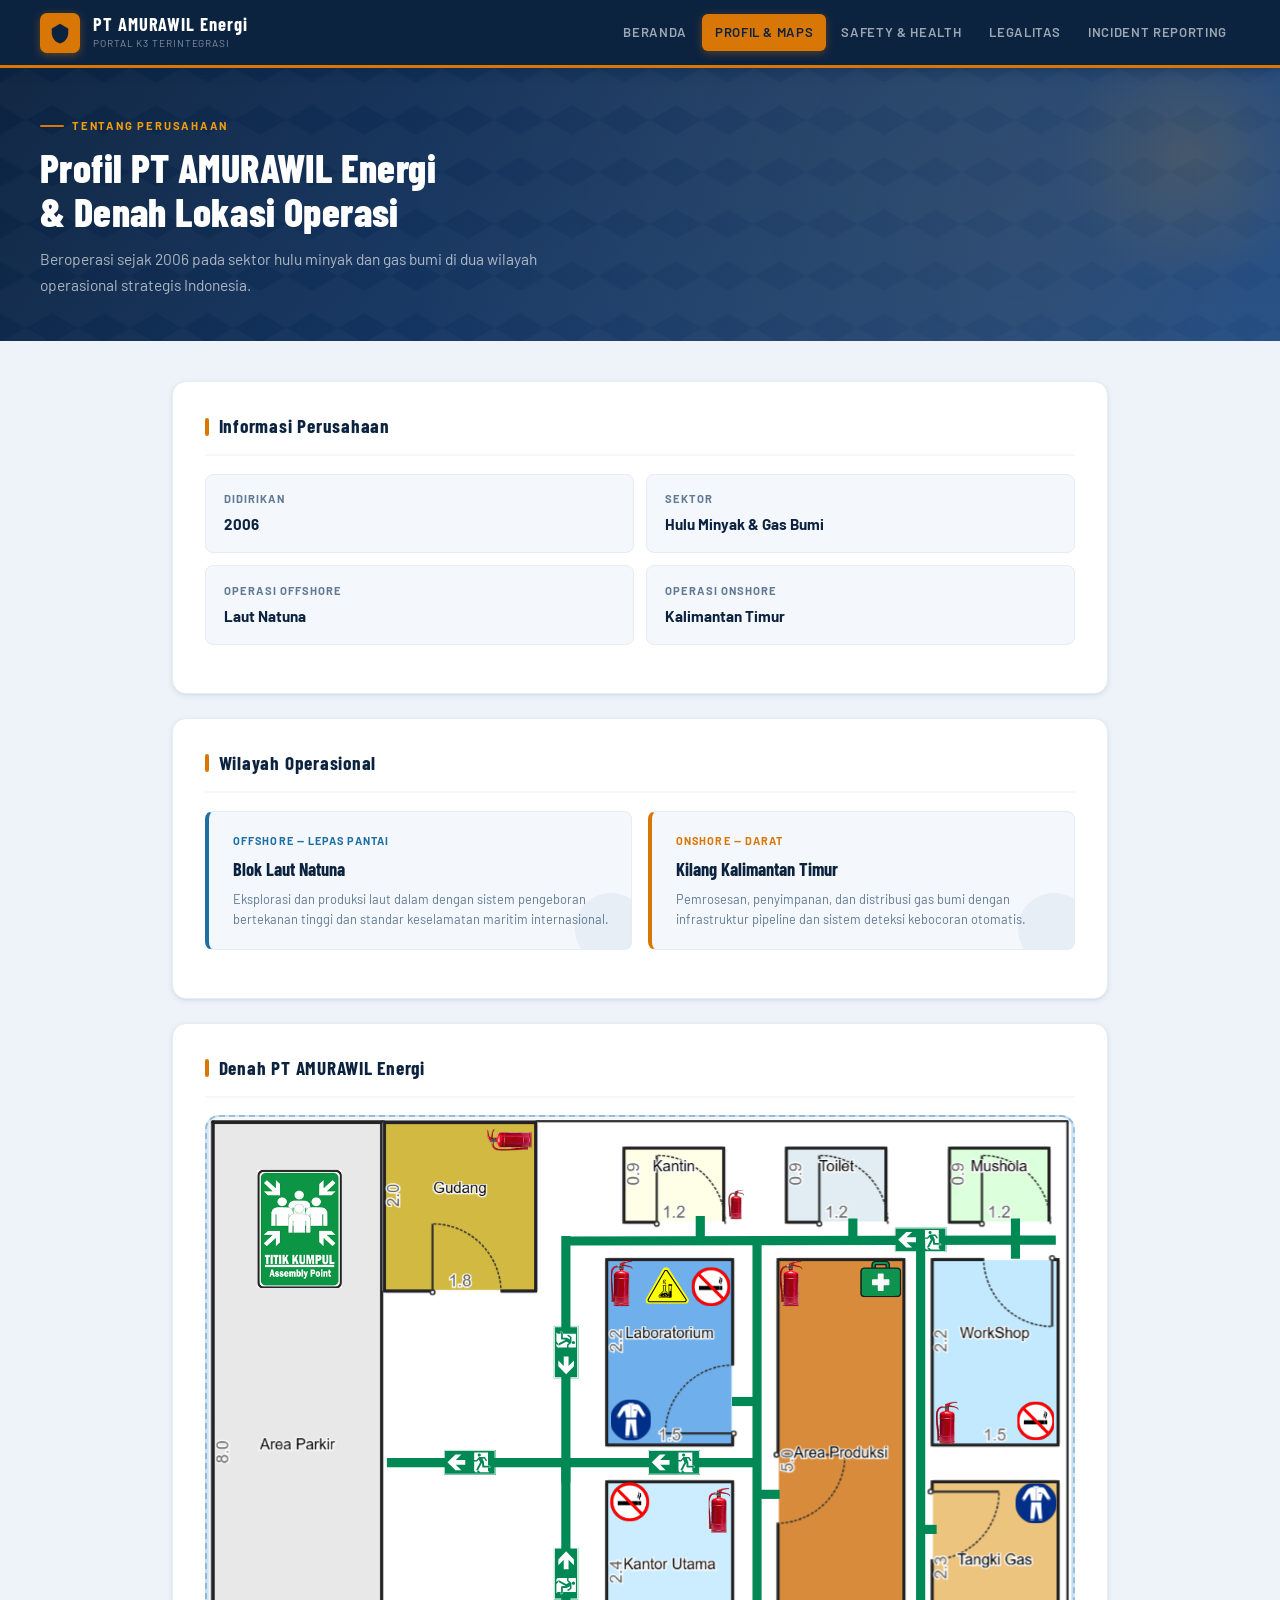
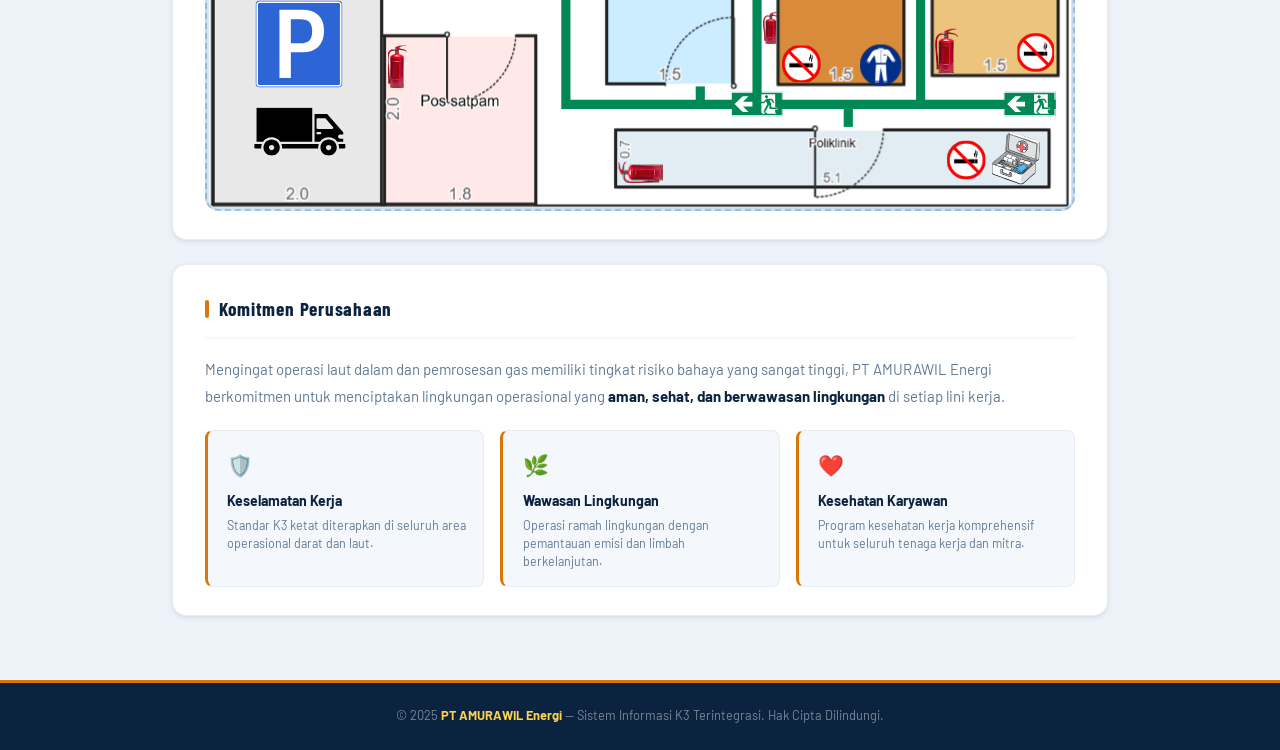
==== profil.html @ 3df765ca "K3" ====
<!DOCTYPE html>
<html lang="id">
<head>
    <meta charset="UTF-8">
    <meta name="viewport" content="width=device-width, initial-scale=1.0">
    <title>Profil &amp; Maps — Portal K3 PT AMURAWIL Energi</title>
    <link href="https://fonts.googleapis.com/css2?family=Barlow:wght@400;500;600;700&family=Barlow+Condensed:wght@600;700;800&display=swap" rel="stylesheet">
    <link rel="stylesheet" href="style.css">
    <style>
        /* ── PROFIL PAGE EXTRAS ── */

        /* Wilayah operasi cards */
        .wilayah-grid {
            display: grid;
            grid-template-columns: 1fr 1fr;
            gap: 1rem;
            margin-bottom: 1.25rem;
        }
        .wilayah-card {
            background: var(--surface);
            border: 1px solid var(--border-soft);
            border-radius: var(--radius);
            padding: 1.25rem 1.25rem 1.25rem 1.5rem;
            border-left: 4px solid var(--navy-light);
            position: relative;
            overflow: hidden;
        }
        .wilayah-card::after {
            content: '';
            position: absolute;
            bottom: -16px; right: -16px;
            width: 72px; height: 72px;
            border-radius: 50%;
            background: rgba(29,80,150,.06);
        }
        .wilayah-card.offshore { border-left-color: var(--blue); }
        .wilayah-card.onshore  { border-left-color: var(--gold); }
        .wilayah-type {
            font-size: 0.68rem;
            font-weight: 700;
            text-transform: uppercase;
            letter-spacing: 0.1em;
            margin-bottom: 4px;
        }
        .wilayah-card.offshore .wilayah-type { color: var(--blue); }
        .wilayah-card.onshore  .wilayah-type { color: var(--gold); }
        .wilayah-name {
            font-family: 'Barlow Condensed', sans-serif;
            font-size: 1.15rem;
            font-weight: 700;
            color: var(--navy);
            margin-bottom: 5px;
        }
        .wilayah-desc {
            font-size: 0.8rem;
            color: var(--text-muted);
            line-height: 1.5;
        }

        /* Denah / Map container */
        .denah-wrap {
            background: linear-gradient(135deg, #D6E8F5 0%, #C2D9EE 100%);
            border: 2px dashed rgba(29,111,164,.3);
            border-radius: var(--radius-lg);
            overflow: hidden;
            min-height: 340px;
            display: flex;
            flex-direction: column;
            align-items: center;
            justify-content: center;
            gap: 12px;
            position: relative;
        }
        .denah-wrap img {
            width: 100%;
            height: auto;
            display: block;
            border-radius: var(--radius-lg);
        }
        .denah-wrap.empty {
            padding: 3rem 2rem;
        }
        .denah-icon {
            width: 56px; height: 56px;
            background: rgba(29,111,164,.15);
            border: 1.5px solid rgba(29,111,164,.3);
            border-radius: 50%;
            display: flex; align-items: center; justify-content: center;
        }
        .denah-label {
            font-size: 0.88rem;
            font-weight: 600;
            color: var(--blue);
        }
        .denah-sub {
            font-size: 0.75rem;
            color: rgba(29,111,164,.65);
        }

        /* Komitmen highlight box */
        .komitmen-highlight {
            display: grid;
            grid-template-columns: repeat(3,1fr);
            gap: 1rem;
            margin-top: 1.25rem;
        }
        .kom-item {
            background: var(--surface);
            border: 1px solid var(--border-soft);
            border-radius: var(--radius);
            padding: 1rem 1rem 1rem 1.2rem;
            border-left: 3px solid var(--gold);
            font-size: 0.85rem;
        }
        .kom-item .kom-icon {
            font-size: 1.3rem;
            margin-bottom: 6px;
            display: block;
        }
        .kom-item .kom-title {
            font-weight: 700;
            color: var(--navy);
            margin-bottom: 3px;
            font-size: 0.88rem;
        }
        .kom-item .kom-desc {
            color: var(--text-muted);
            font-size: 0.78rem;
            line-height: 1.45;
        }

        @media (max-width: 720px) {
            .wilayah-grid, .komitmen-highlight { grid-template-columns: 1fr; }
        }
    </style>
</head>
<body>

<!-- ── HEADER ── -->
<header>
    <a class="logo-block" href="index.html">
        <div class="logo-icon">
            <svg viewBox="0 0 24 24" fill="none">
                <path d="M12 2L3 7v5c0 5.25 3.75 10.15 9 11.35C17.25 22.15 21 17.25 21 12V7L12 2z" fill="#0C2340"/>
                <path d="M10 17l-4-4 1.4-1.4L10 14.2l6.6-6.6L18 9l-8 8z" fill="#0C2340"/>
            </svg>
        </div>
        <div class="logo-text">
            <div class="brand">PT AMURAWIL Energi</div>
            <div class="sub">Portal K3 Terintegrasi</div>
        </div>
    </a>
    <nav>
        <a href="index.html">Beranda</a>
        <a href="profil.html" class="active">Profil &amp; Maps</a>
        <a href="safety.html">Safety &amp; Health</a>
        <a href="legal.html">Legalitas</a>
        <a href="reporting.html">Incident Reporting</a>
    </nav>
</header>

<!-- ── HERO ── -->
<div class="page-hero">
    <div class="hero-label">Tentang Perusahaan</div>
    <h2>Profil PT AMURAWIL Energi<br>&amp; Denah Lokasi Operasi</h2>
    <p>Beroperasi sejak 2006 pada sektor hulu minyak dan gas bumi di dua wilayah operasional strategis Indonesia.</p>
</div>

<!-- ── CONTENT ── -->
<div class="content">

    <!-- Informasi Perusahaan -->
    <div class="card">
        <h3>Informasi Perusahaan</h3>
        <div class="info-grid">
            <div class="info-item">
                <div class="key">Didirikan</div>
                <div class="val">2006</div>
            </div>
            <div class="info-item">
                <div class="key">Sektor</div>
                <div class="val">Hulu Minyak &amp; Gas Bumi</div>
            </div>
            <div class="info-item">
                <div class="key">Operasi Offshore</div>
                <div class="val">Laut Natuna</div>
            </div>
            <div class="info-item">
                <div class="key">Operasi Onshore</div>
                <div class="val">Kalimantan Timur</div>
            </div>
        </div>
    </div>

    <!-- Wilayah Operasional -->
    <div class="card">
        <h3>Wilayah Operasional</h3>
        <div class="wilayah-grid">
            <div class="wilayah-card offshore">
                <div class="wilayah-type">Offshore — Lepas Pantai</div>
                <div class="wilayah-name">Blok Laut Natuna</div>
                <div class="wilayah-desc">Eksplorasi dan produksi laut dalam dengan sistem pengeboran bertekanan tinggi dan standar keselamatan maritim internasional.</div>
            </div>
            <div class="wilayah-card onshore">
                <div class="wilayah-type">Onshore — Darat</div>
                <div class="wilayah-name">Kilang Kalimantan Timur</div>
                <div class="wilayah-desc">Pemrosesan, penyimpanan, dan distribusi gas bumi dengan infrastruktur pipeline dan sistem deteksi kebocoran otomatis.</div>
            </div>
        </div>
    </div>

    <!-- Denah -->
    <div class="card">
        <h3>Denah PT AMURAWIL Energi</h3>

        <!-- Jika file SVG tersedia, tampilkan gambar; jika tidak, tampilkan placeholder -->
        <div class="denah-wrap" id="denahWrap">
            <!-- Gambar akan ditampilkan jika file ada -->
            <img
                src="assets/1.svg"
                alt="Denah PT AMURAWIL Energi"
                id="denahImg"
                onerror="this.closest('.denah-wrap').classList.add('empty'); this.style.display='none'; document.getElementById('denahFallback').style.display='flex';"
            >
            <!-- Fallback jika gambar tidak ditemukan -->
            <div id="denahFallback" style="display:none; flex-direction:column; align-items:center; gap:12px;">
                <div class="denah-icon">
                    <svg width="26" height="26" viewBox="0 0 24 24" fill="none">
                        <path d="M12 2C8.13 2 5 5.13 5 9c0 5.25 7 13 7 13s7-7.75 7-13c0-3.87-3.13-7-7-7zm0 9.5c-1.38 0-2.5-1.12-2.5-2.5s1.12-2.5 2.5-2.5 2.5 1.12 2.5 2.5-1.12 2.5-2.5 2.5z" fill="#1D6FA4"/>
                    </svg>
                </div>
                <div class="denah-label">Embed Google Maps</div>
                <div class="denah-sub">Lokasi PT AMURAWIL Energi</div>
            </div>
        </div>
    </div>

    <!-- Komitmen -->
    <div class="card">
        <h3>Komitmen Perusahaan</h3>
        <p style="line-height:1.8; color:var(--text-muted);">
            Mengingat operasi laut dalam dan pemrosesan gas memiliki tingkat risiko bahaya yang sangat tinggi,
            PT AMURAWIL Energi berkomitmen untuk menciptakan lingkungan operasional yang
            <strong style="color:var(--navy);">aman, sehat, dan berwawasan lingkungan</strong> di setiap lini kerja.
        </p>
        <div class="komitmen-highlight">
            <div class="kom-item">
                <span class="kom-icon">🛡️</span>
                <div class="kom-title">Keselamatan Kerja</div>
                <div class="kom-desc">Standar K3 ketat diterapkan di seluruh area operasional darat dan laut.</div>
            </div>
            <div class="kom-item">
                <span class="kom-icon">🌿</span>
                <div class="kom-title">Wawasan Lingkungan</div>
                <div class="kom-desc">Operasi ramah lingkungan dengan pemantauan emisi dan limbah berkelanjutan.</div>
            </div>
            <div class="kom-item">
                <span class="kom-icon">❤️</span>
                <div class="kom-title">Kesehatan Karyawan</div>
                <div class="kom-desc">Program kesehatan kerja komprehensif untuk seluruh tenaga kerja dan mitra.</div>
            </div>
        </div>
    </div>

</div>

<!-- ── FOOTER ── -->
<footer>
    <p>&copy; 2025 <strong>PT AMURAWIL Energi</strong> — Sistem Informasi K3 Terintegrasi. Hak Cipta Dilindungi.</p>
</footer>

</body>
</html>
---- style.css ----
/* ─────────────────────────────────────────
   PT AMURAWIL Energi — Portal K3
   Style Sheet v2.0 (Light / Professional)
───────────────────────────────────────── */

@import url('https://fonts.googleapis.com/css2?family=Barlow:wght@400;500;600;700&family=Barlow+Condensed:wght@600;700;800&display=swap');

*, *::before, *::after { box-sizing: border-box; margin: 0; padding: 0; }

:root {
  --navy:        #0C2340;
  --navy-mid:    #163A6B;
  --navy-light:  #1D5096;
  --blue:        #1D6FA4;
  --gold:        #D97706;
  --gold-light:  #F59E0B;
  --gold-pale:   #FEF3C7;
  --bg:          #EEF3F9;
  --surface:     #F4F7FB;
  --white:       #FFFFFF;
  --border:      #D0DCE8;
  --border-soft: #E5ECF4;
  --text:        #0E1E33;
  --text-mid:    #2E4A6A;
  --text-muted:  #607A96;
  --text-light:  #90A8BF;
  --red:         #DC2626;
  --green:       #16A34A;
  --green-bg:    #DCFCE7;
  --green-border:#86EFAC;
  --shadow-xs:   0 1px 2px rgba(12,35,64,.06);
  --shadow-sm:   0 2px 6px rgba(12,35,64,.08), 0 1px 2px rgba(12,35,64,.04);
  --shadow-md:   0 4px 14px rgba(12,35,64,.10), 0 2px 4px rgba(12,35,64,.06);
  --shadow-lg:   0 8px 28px rgba(12,35,64,.13), 0 3px 8px rgba(12,35,64,.07);
  --radius:      8px;
  --radius-lg:   14px;
}

html { scroll-behavior: smooth; }
body {
  font-family: 'Barlow', sans-serif;
  background: var(--bg);
  color: var(--text);
  min-height: 100vh;
  font-size: 15px;
  line-height: 1.7;
}

/* ── HEADER ── */
header {
  background: var(--navy);
  padding: 0 2.5rem;
  display: flex;
  align-items: center;
  justify-content: space-between;
  height: 68px;
  position: sticky;
  top: 0;
  z-index: 200;
  box-shadow: 0 2px 12px rgba(12,35,64,.35);
  border-bottom: 3px solid var(--gold);
}
.logo-block {
  display: flex;
  align-items: center;
  gap: 13px;
  text-decoration: none;
  flex-shrink: 0;
}
.logo-icon {
  width: 40px; height: 40px;
  background: var(--gold);
  border-radius: 7px;
  display: flex; align-items: center; justify-content: center;
  flex-shrink: 0;
  box-shadow: 0 2px 8px rgba(217,119,6,.4);
}
.logo-icon svg { width: 22px; height: 22px; }
.logo-text .brand {
  font-family: 'Barlow Condensed', sans-serif;
  font-size: 1.15rem; font-weight: 700;
  color: #fff; letter-spacing: 0.05em; line-height: 1.2;
}
.logo-text .sub {
  font-size: 0.63rem; color: rgba(255,255,255,.5);
  letter-spacing: 0.09em; text-transform: uppercase;
}

/* ── NAV ── */
nav { display: flex; gap: 2px; }
nav a {
  display: inline-block;
  color: rgba(255,255,255,.6);
  text-decoration: none;
  font-family: 'Barlow', sans-serif;
  font-size: 0.82rem; font-weight: 600;
  letter-spacing: 0.05em; text-transform: uppercase;
  padding: 7px 13px; border-radius: 6px;
  transition: color .18s, background .18s;
  white-space: nowrap;
}
nav a:hover { color: #fff; background: rgba(255,255,255,.1); }
nav a.active {
  color: var(--navy);
  background: var(--gold);
  box-shadow: 0 2px 8px rgba(217,119,6,.35);
}

/* ── PAGE HERO ── */
.page-hero {
  background: linear-gradient(130deg, var(--navy) 0%, var(--navy-mid) 55%, #1A4A8A 100%);
  padding: 3rem 2.5rem 2.75rem;
  position: relative; overflow: hidden;
}
.page-hero::before {
  content: '';
  position: absolute; inset: 0;
  background-image:
    radial-gradient(circle at 80% 50%, rgba(245,158,11,.09) 0%, transparent 60%),
    url("data:image/svg+xml,%3Csvg width='52' height='52' viewBox='0 0 52 52' xmlns='http://www.w3.org/2000/svg'%3E%3Cg fill='none'%3E%3Cg fill='%23ffffff' fill-opacity='0.025'%3E%3Cpath d='M26 0l26 15v22L26 52 0 37V15L26 0z'/%3E%3C/g%3E%3C/g%3E%3C/svg%3E");
  pointer-events: none;
}
.page-hero::after {
  content: '';
  position: absolute; right: -40px; top: -40px;
  width: 260px; height: 260px;
  border-radius: 50%;
  background: radial-gradient(circle, rgba(245,158,11,.13) 0%, transparent 70%);
  pointer-events: none;
}
.hero-label {
  font-size: 0.7rem; font-weight: 700;
  letter-spacing: 0.16em; text-transform: uppercase;
  color: var(--gold-light); margin-bottom: 0.65rem;
  position: relative;
  display: flex; align-items: center; gap: 8px;
}
.hero-label::before {
  content: '';
  display: inline-block; width: 24px; height: 2px;
  background: var(--gold); border-radius: 2px;
}
.page-hero h2 {
  font-family: 'Barlow Condensed', sans-serif;
  font-size: 2.5rem; font-weight: 800;
  color: #fff; line-height: 1.1;
  margin-bottom: 0.8rem; position: relative;
  letter-spacing: 0.01em;
}
.page-hero p {
  color: rgba(255,255,255,.65);
  font-size: 0.97rem; max-width: 560px;
  line-height: 1.65; position: relative;
}

/* ── CONTENT ── */
.content { max-width: 1000px; margin: 0 auto; padding: 2.5rem 2rem; }

/* ── CARD ── */
.card {
  background: var(--white);
  border: 1px solid var(--border-soft);
  border-radius: var(--radius-lg);
  padding: 1.75rem 2rem;
  margin-bottom: 1.5rem;
  box-shadow: var(--shadow-sm);
  transition: box-shadow .2s;
}
.card:hover { box-shadow: var(--shadow-md); }
.card h3 {
  font-family: 'Barlow Condensed', sans-serif;
  font-size: 1.2rem; font-weight: 700;
  color: var(--navy); letter-spacing: 0.04em;
  margin-bottom: 1.1rem; padding-bottom: 0.7rem;
  border-bottom: 2px solid var(--surface);
  display: flex; align-items: center; gap: 0.6rem;
}
.card h3::before {
  content: '';
  display: inline-block; width: 4px; height: 18px;
  background: var(--gold); border-radius: 3px; flex-shrink: 0;
}

/* ── STAT GRID ── */
.stat-grid {
  display: grid;
  grid-template-columns: repeat(3, 1fr);
  gap: 1rem; margin-bottom: 1.5rem;
}
.stat-card {
  background: var(--white);
  border: 1px solid var(--border-soft);
  border-top: 3px solid var(--gold);
  border-radius: var(--radius-lg);
  padding: 1.5rem 1.25rem 1.25rem;
  text-align: center; box-shadow: var(--shadow-sm);
  transition: transform .2s, box-shadow .2s;
}
.stat-card:hover { transform: translateY(-3px); box-shadow: var(--shadow-md); }
.stat-card .num {
  font-family: 'Barlow Condensed', sans-serif;
  font-size: 2.4rem; font-weight: 800;
  color: var(--navy); line-height: 1;
}
.stat-card .lbl {
  font-size: 0.73rem; font-weight: 600;
  color: var(--text-muted); letter-spacing: 0.07em;
  text-transform: uppercase; margin-top: 6px;
}
.stat-card .accent-bar {
  width: 32px; height: 3px;
  background: var(--gold); border-radius: 2px;
  margin: 8px auto 0;
}

/* ── ZERO BADGE ── */
.zero-badge {
  display: inline-flex; align-items: center; gap: 8px;
  background: var(--green-bg); color: #166534;
  border: 1px solid var(--green-border);
  border-radius: 40px; padding: 8px 20px;
  font-weight: 700; font-size: 0.88rem;
  margin-top: 1.1rem; letter-spacing: 0.02em;
}
.zero-badge::before {
  content: '';
  width: 9px; height: 9px;
  background: var(--green); border-radius: 50%;
  box-shadow: 0 0 0 3px rgba(22,163,74,.2);
  animation: pulse 2s infinite;
}
@keyframes pulse {
  0%,100% { box-shadow: 0 0 0 3px rgba(22,163,74,.2); }
  50%      { box-shadow: 0 0 0 6px rgba(22,163,74,.08); }
}

/* ── QUICK ACCESS ── */
.quick-grid { display: grid; grid-template-columns: repeat(2,1fr); gap: 1rem; }
.quick-link {
  display: block; padding: 1.1rem 1.25rem;
  background: var(--surface);
  border: 1px solid var(--border-soft); border-radius: var(--radius);
  text-decoration: none; border-left: 4px solid var(--gold);
  transition: background .18s, box-shadow .18s, transform .18s;
}
.quick-link:hover { background: var(--white); box-shadow: var(--shadow-md); transform: translateX(3px); }
.quick-link.red   { border-left-color: var(--red); }
.quick-link.blue  { border-left-color: var(--blue); }
.quick-link.green { border-left-color: var(--green); }
.quick-link .ql-title { font-weight: 700; color: var(--navy); font-size: 0.92rem; margin-bottom: 3px; }
.quick-link .ql-desc  { font-size: 0.8rem; color: var(--text-muted); }

/* ── INFO GRID ── */
.info-grid { display: grid; grid-template-columns: 1fr 1fr; gap: 0.75rem; margin-bottom: 1.25rem; }
.info-item {
  padding: 0.9rem 1.1rem;
  background: var(--surface);
  border: 1px solid var(--border-soft); border-radius: var(--radius);
}
.info-item .key {
  font-size: 0.7rem; font-weight: 700;
  text-transform: uppercase; letter-spacing: 0.09em;
  color: var(--text-muted); margin-bottom: 4px;
}
.info-item .val { font-weight: 700; color: var(--navy); font-size: 0.95rem; }

/* ── MAP PLACEHOLDER ── */
.map-placeholder {
  width: 100%; height: 340px;
  background: linear-gradient(135deg, #D6E8F5 0%, #C2D9EE 100%);
  border-radius: var(--radius);
  display: flex; align-items: center; justify-content: center;
  flex-direction: column; gap: 12px;
  color: var(--blue); font-weight: 600; font-size: 0.9rem;
  border: 2px dashed rgba(29,111,164,.3);
}

/* ── VIDEO PLACEHOLDER ── */
.vid-placeholder {
  width: 100%; height: 260px;
  background: linear-gradient(135deg, var(--navy) 0%, var(--navy-mid) 100%);
  border-radius: var(--radius-lg);
  display: flex; align-items: center; justify-content: center;
  flex-direction: column; gap: 12px;
  color: rgba(255,255,255,.55); font-size: 0.88rem;
  margin-bottom: 1.5rem; box-shadow: var(--shadow-md);
  position: relative; overflow: hidden;
}
.vid-placeholder::before {
  content: '';
  position: absolute; inset: 0;
  background: radial-gradient(circle at 50% 50%, rgba(245,158,11,.1) 0%, transparent 65%);
}
.play-btn {
  width: 58px; height: 58px; border-radius: 50%;
  background: var(--gold);
  display: flex; align-items: center; justify-content: center;
  box-shadow: 0 4px 18px rgba(217,119,6,.5);
  position: relative; transition: transform .2s; cursor: pointer;
}
.play-btn:hover { transform: scale(1.08); }

/* ── APD GRID ── */
.apd-grid { display: grid; grid-template-columns: repeat(3,1fr); gap: 1rem; margin-bottom: 1.5rem; }
.apd-item {
  background: var(--surface);
  border: 1px solid var(--border-soft); border-radius: var(--radius);
  padding: 1.1rem 1.1rem 1.1rem 1.3rem;
  border-left: 4px solid var(--gold);
  transition: box-shadow .2s, border-left-color .2s;
}
.apd-item:hover { box-shadow: var(--shadow-sm); border-left-color: var(--navy-light); }
.apd-item .apd-name { font-weight: 700; color: var(--navy); font-size: 0.9rem; margin-bottom: 5px; }
.apd-item .apd-desc { font-size: 0.8rem; color: var(--text-muted); line-height: 1.45; }

/* ── RISK TABLE ── */
.table-wrap {
  border-radius: var(--radius-lg); overflow: hidden;
  border: 1px solid var(--border-soft); box-shadow: var(--shadow-xs);
}
.risk-table { width: 100%; border-collapse: collapse; font-size: 0.88rem; }
.risk-table thead th {
  background: var(--navy); color: #D0E4F8;
  padding: 11px 15px; text-align: left;
  font-weight: 700; font-size: 0.77rem;
  text-transform: uppercase; letter-spacing: 0.08em;
  border-bottom: 2px solid var(--gold);
}
.risk-table tbody td {
  padding: 11px 15px;
  border-bottom: 1px solid var(--border-soft);
  vertical-align: top; color: var(--text-mid);
}
.risk-table tbody tr:last-child td { border-bottom: none; }
.risk-table tbody tr:nth-child(even) td { background: var(--surface); }
.risk-table tbody tr:hover td { background: #EBF4FF; }
.loc-tag {
  display: inline-block; background: var(--navy); color: #C8DEFF;
  font-size: 0.72rem; font-weight: 700;
  padding: 3px 9px; border-radius: 20px; letter-spacing: 0.04em;
}

/* ── LAW LIST ── */
.law-list { list-style: none; display: flex; flex-direction: column; gap: 10px; }
.law-list li {
  display: flex; gap: 14px; align-items: flex-start;
  padding: 14px 16px;
  background: var(--surface);
  border: 1px solid var(--border-soft); border-radius: var(--radius);
  border-left: 4px solid var(--blue);
  transition: background .18s, border-left-color .18s, box-shadow .18s;
}
.law-list li:hover { background: var(--white); border-left-color: var(--gold); box-shadow: var(--shadow-sm); }
.law-num {
  background: var(--navy-mid); color: #C8DEFF;
  font-size: 0.7rem; font-weight: 700; letter-spacing: 0.04em;
  border-radius: 5px; padding: 3px 9px;
  white-space: nowrap; margin-top: 3px; flex-shrink: 0;
}
.law-text { line-height: 1.55; font-size: 0.9rem; color: var(--text-mid); }
.law-text strong { color: var(--navy); font-weight: 700; }

/* ── INCIDENT BADGES ── */
.incident-types { display: flex; flex-wrap: wrap; gap: 0.6rem; margin-bottom: 1.5rem; }
.badge {
  font-size: 0.75rem; font-weight: 700;
  padding: 0.3rem 0.9rem; border-radius: 20px;
  border: 1.5px solid; letter-spacing: 0.05em;
}
.badge.danger  { color: #991B1B; border-color: #FCA5A5; background: #FEF2F2; }
.badge.warning { color: #92400E; border-color: #FCD34D; background: #FFFBEB; }
.badge.info    { color: #1E40AF; border-color: #93C5FD; background: #EFF6FF; }
.badge.muted   { color: var(--text-muted); border-color: var(--border); background: var(--surface); }

/* ── FORM ── */
.form-grid { display: grid; grid-template-columns: 1fr 1fr; gap: 1.25rem; }
.form-grid .full { grid-column: 1 / -1; }
.form-group { display: flex; flex-direction: column; gap: 6px; }
.form-group label {
  font-size: 0.77rem; font-weight: 700;
  letter-spacing: 0.07em; text-transform: uppercase; color: var(--navy);
}
.form-group input,
.form-group select,
.form-group textarea {
  width: 100%; padding: 10px 14px;
  border: 1.5px solid var(--border); border-radius: var(--radius);
  font-family: 'Barlow', sans-serif; font-size: 0.93rem;
  color: var(--text); background: var(--white);
  transition: border-color .2s, box-shadow .2s;
  outline: none; box-shadow: var(--shadow-xs);
}
.form-group input:focus,
.form-group select:focus,
.form-group textarea:focus {
  border-color: var(--navy-light);
  box-shadow: 0 0 0 3px rgba(29,80,150,.12);
}
.form-group input::placeholder,
.form-group textarea::placeholder { color: var(--text-light); }
.form-group textarea { resize: vertical; min-height: 120px; }

.submit-btn {
  background: var(--navy); color: #fff;
  font-family: 'Barlow', sans-serif;
  font-size: 0.88rem; font-weight: 700;
  letter-spacing: 0.07em; text-transform: uppercase;
  padding: 12px 38px; border: none; border-radius: var(--radius);
  cursor: pointer; transition: background .2s, transform .1s, box-shadow .2s;
  margin-top: 0.5rem; box-shadow: var(--shadow-md);
}
.submit-btn:hover { background: var(--navy-light); box-shadow: 0 6px 18px rgba(12,35,64,.25); }
.submit-btn:active { transform: scale(0.98); }

/* ── TOAST ── */
.toast {
  display: none;
  background: #DCFCE7; color: #166534;
  border: 1px solid #86EFAC;
  padding: 12px 18px; border-radius: var(--radius);
  margin-top: 1rem; font-weight: 600; font-size: 0.9rem;
}
.toast.show { display: block; }

/* ── FOOTER ── */
footer {
  background: var(--navy);
  color: rgba(255,255,255,.45);
  text-align: center; padding: 1.4rem;
  font-size: 0.8rem; border-top: 3px solid var(--gold);
}
footer strong { color: #FCD34D; }

/* ── UTILITIES ── */
ul.list { padding-left: 1.4rem; line-height: 1.95; color: var(--text-muted); }
ul.list li strong { color: var(--text); }

/* ── RESPONSIVE ── */
@media (max-width: 720px) {
  header { padding: 0 1rem; }
  nav a { font-size: 0.72rem; padding: 6px 8px; }
  .logo-text .sub { display: none; }
  .stat-grid, .apd-grid, .info-grid, .form-grid, .quick-grid { grid-template-columns: 1fr; }
  .form-grid .full { grid-column: 1; }
  .content { padding: 1.5rem 1rem; }
  .page-hero { padding: 2rem 1rem 1.75rem; }
  .page-hero h2 { font-size: 1.8rem; }
  .card { padding: 1.25rem; }
}
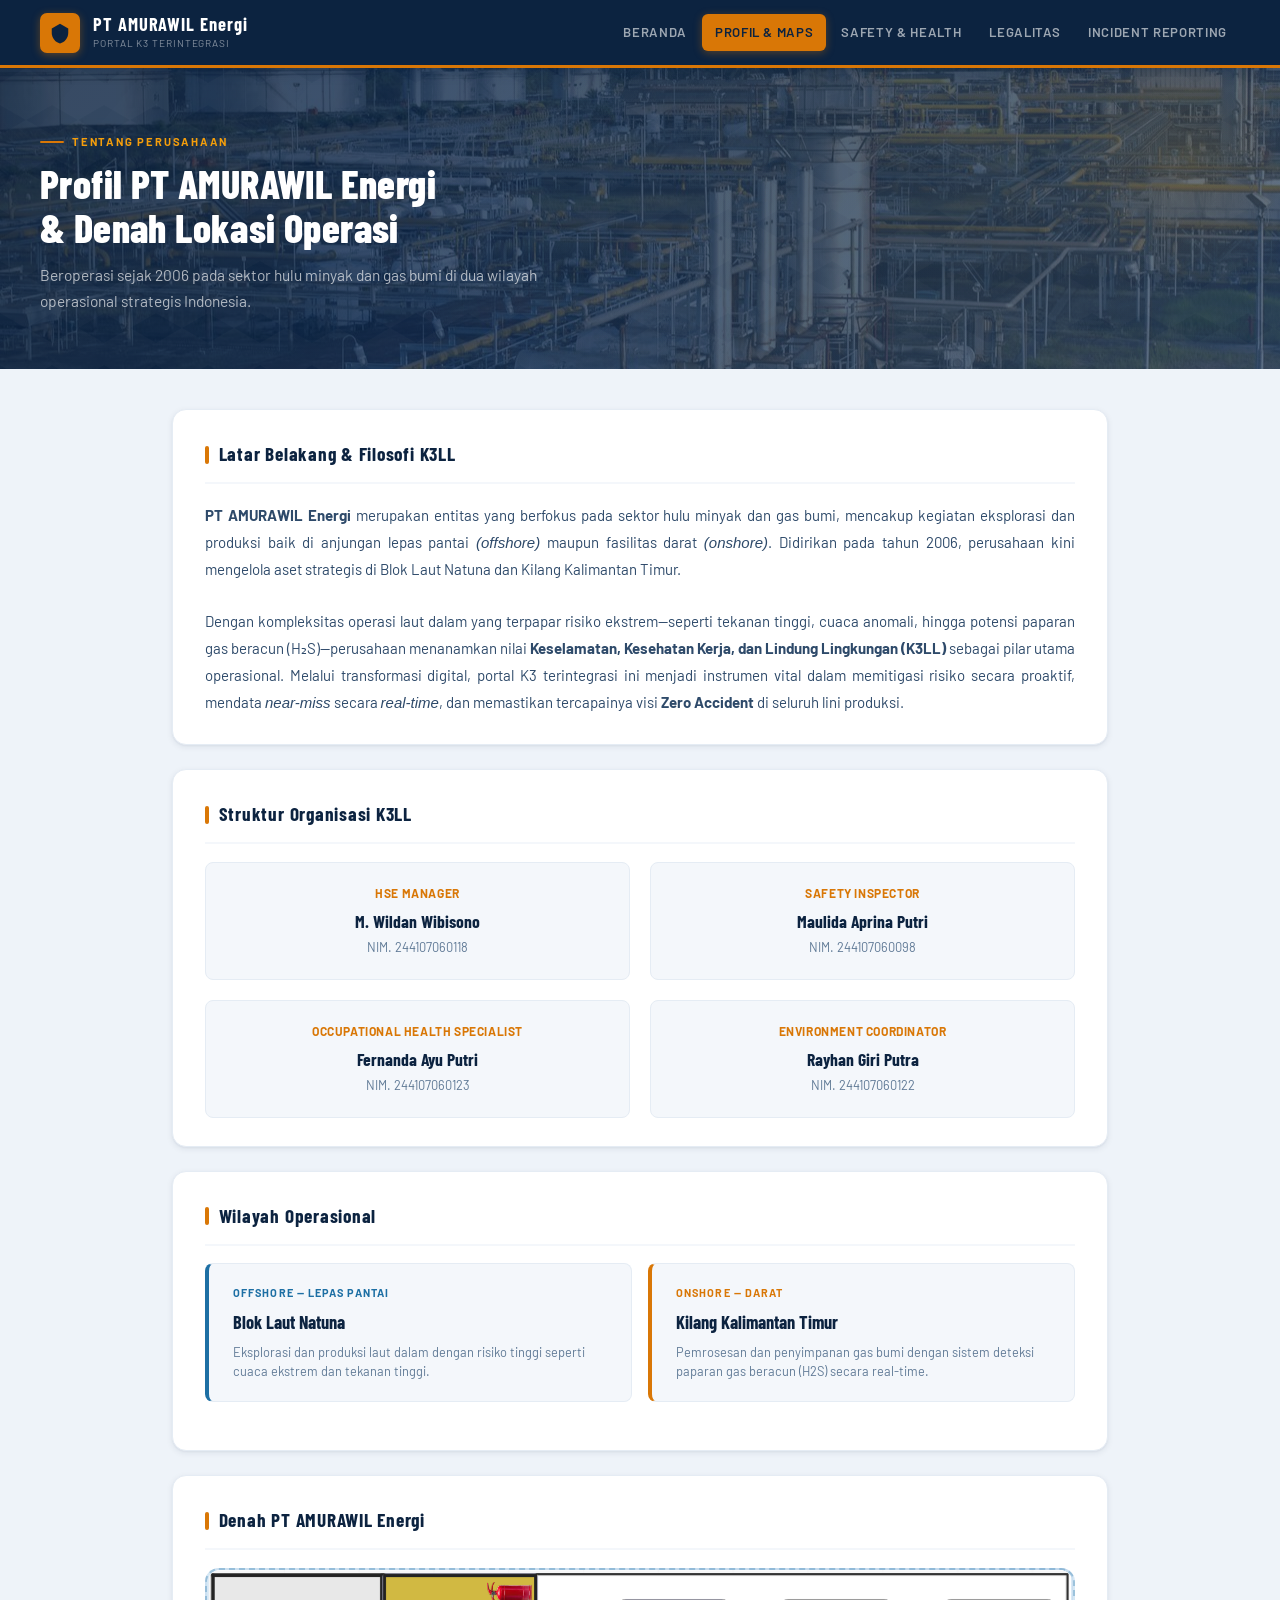
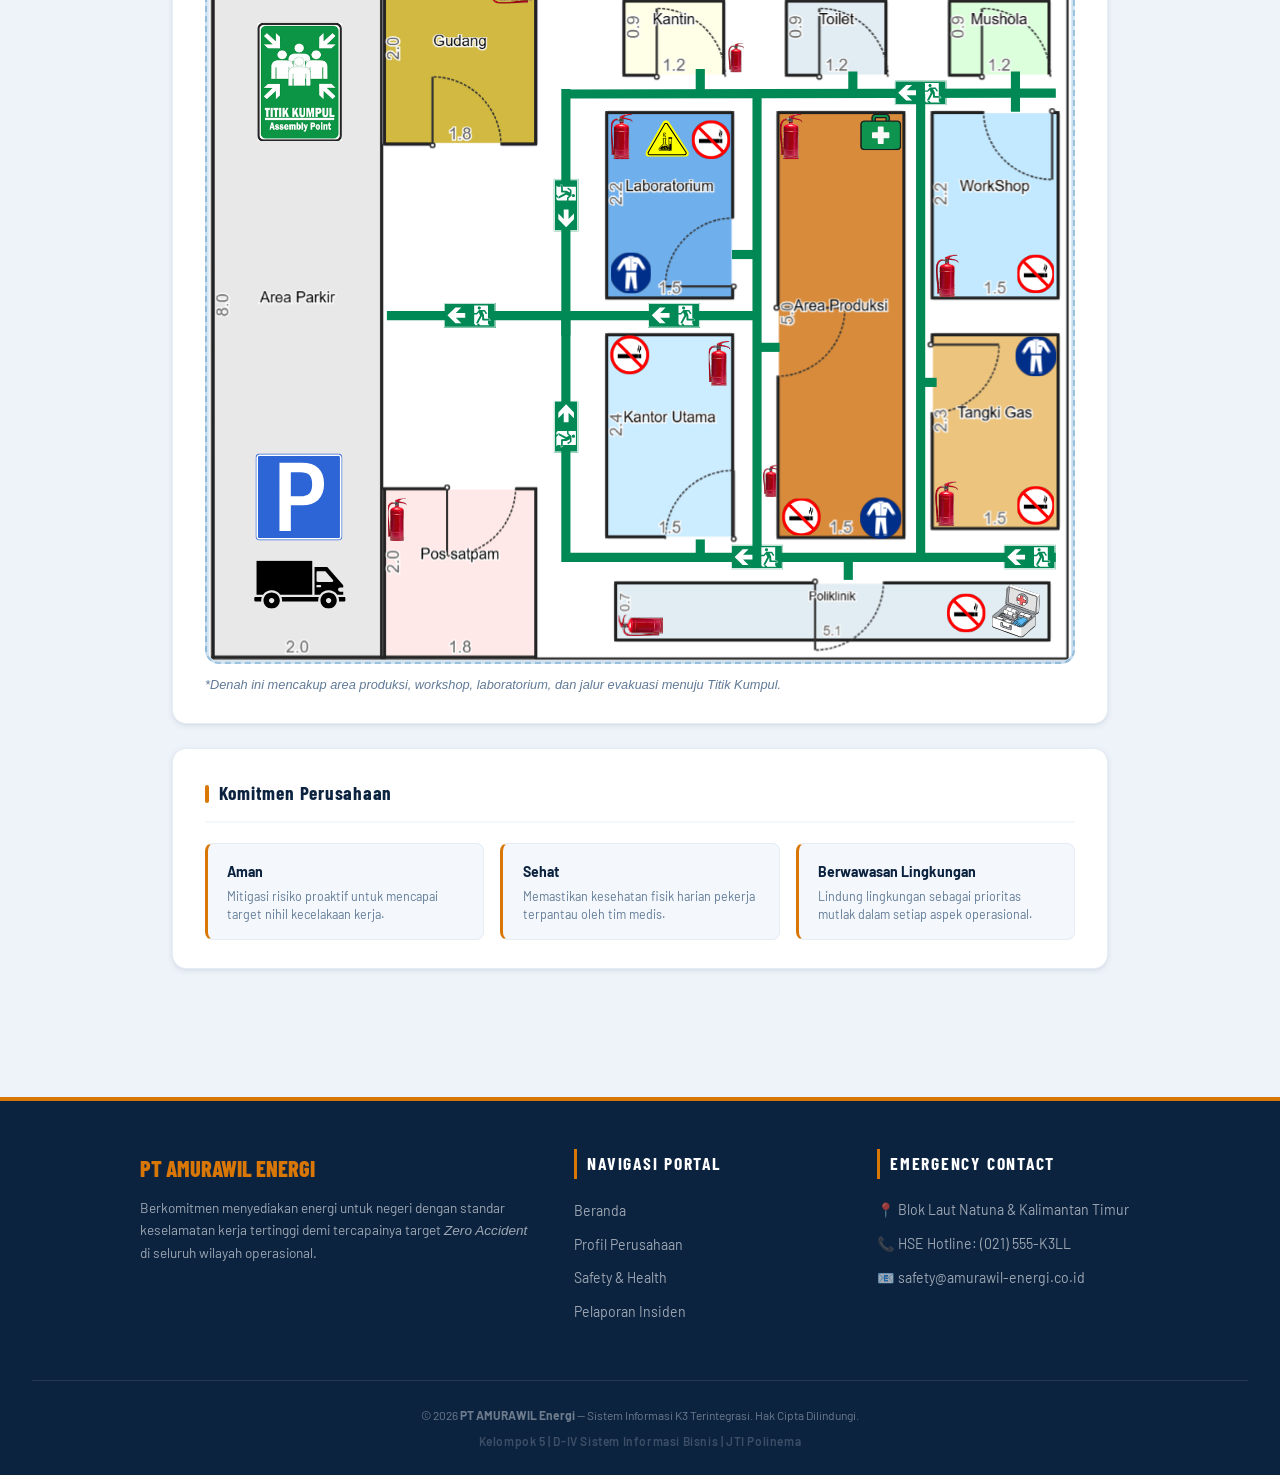
==== commit 579d1bee: "menmabhkan ini itu" ====
--- a/profil.html
+++ b/profil.html
@@ -6,137 +6,9 @@
     <title>Profil &amp; Maps — Portal K3 PT AMURAWIL Energi</title>
     <link href="https://fonts.googleapis.com/css2?family=Barlow:wght@400;500;600;700&family=Barlow+Condensed:wght@600;700;800&display=swap" rel="stylesheet">
     <link rel="stylesheet" href="style.css">
-    <style>
-        /* ── PROFIL PAGE EXTRAS ── */
-
-        /* Wilayah operasi cards */
-        .wilayah-grid {
-            display: grid;
-            grid-template-columns: 1fr 1fr;
-            gap: 1rem;
-            margin-bottom: 1.25rem;
-        }
-        .wilayah-card {
-            background: var(--surface);
-            border: 1px solid var(--border-soft);
-            border-radius: var(--radius);
-            padding: 1.25rem 1.25rem 1.25rem 1.5rem;
-            border-left: 4px solid var(--navy-light);
-            position: relative;
-            overflow: hidden;
-        }
-        .wilayah-card::after {
-            content: '';
-            position: absolute;
-            bottom: -16px; right: -16px;
-            width: 72px; height: 72px;
-            border-radius: 50%;
-            background: rgba(29,80,150,.06);
-        }
-        .wilayah-card.offshore { border-left-color: var(--blue); }
-        .wilayah-card.onshore  { border-left-color: var(--gold); }
-        .wilayah-type {
-            font-size: 0.68rem;
-            font-weight: 700;
-            text-transform: uppercase;
-            letter-spacing: 0.1em;
-            margin-bottom: 4px;
-        }
-        .wilayah-card.offshore .wilayah-type { color: var(--blue); }
-        .wilayah-card.onshore  .wilayah-type { color: var(--gold); }
-        .wilayah-name {
-            font-family: 'Barlow Condensed', sans-serif;
-            font-size: 1.15rem;
-            font-weight: 700;
-            color: var(--navy);
-            margin-bottom: 5px;
-        }
-        .wilayah-desc {
-            font-size: 0.8rem;
-            color: var(--text-muted);
-            line-height: 1.5;
-        }
-
-        /* Denah / Map container */
-        .denah-wrap {
-            background: linear-gradient(135deg, #D6E8F5 0%, #C2D9EE 100%);
-            border: 2px dashed rgba(29,111,164,.3);
-            border-radius: var(--radius-lg);
-            overflow: hidden;
-            min-height: 340px;
-            display: flex;
-            flex-direction: column;
-            align-items: center;
-            justify-content: center;
-            gap: 12px;
-            position: relative;
-        }
-        .denah-wrap img {
-            width: 100%;
-            height: auto;
-            display: block;
-            border-radius: var(--radius-lg);
-        }
-        .denah-wrap.empty {
-            padding: 3rem 2rem;
-        }
-        .denah-icon {
-            width: 56px; height: 56px;
-            background: rgba(29,111,164,.15);
-            border: 1.5px solid rgba(29,111,164,.3);
-            border-radius: 50%;
-            display: flex; align-items: center; justify-content: center;
-        }
-        .denah-label {
-            font-size: 0.88rem;
-            font-weight: 600;
-            color: var(--blue);
-        }
-        .denah-sub {
-            font-size: 0.75rem;
-            color: rgba(29,111,164,.65);
-        }
-
-        /* Komitmen highlight box */
-        .komitmen-highlight {
-            display: grid;
-            grid-template-columns: repeat(3,1fr);
-            gap: 1rem;
-            margin-top: 1.25rem;
-        }
-        .kom-item {
-            background: var(--surface);
-            border: 1px solid var(--border-soft);
-            border-radius: var(--radius);
-            padding: 1rem 1rem 1rem 1.2rem;
-            border-left: 3px solid var(--gold);
-            font-size: 0.85rem;
-        }
-        .kom-item .kom-icon {
-            font-size: 1.3rem;
-            margin-bottom: 6px;
-            display: block;
-        }
-        .kom-item .kom-title {
-            font-weight: 700;
-            color: var(--navy);
-            margin-bottom: 3px;
-            font-size: 0.88rem;
-        }
-        .kom-item .kom-desc {
-            color: var(--text-muted);
-            font-size: 0.78rem;
-            line-height: 1.45;
-        }
-
-        @media (max-width: 720px) {
-            .wilayah-grid, .komitmen-highlight { grid-template-columns: 1fr; }
-        }
-    </style>
 </head>
 <body>
 
-<!-- ── HEADER ── -->
 <header>
     <a class="logo-block" href="index.html">
         <div class="logo-icon">
@@ -159,114 +31,126 @@
     </nav>
 </header>
 
-<!-- ── HERO ── -->
 <div class="page-hero">
     <div class="hero-label">Tentang Perusahaan</div>
     <h2>Profil PT AMURAWIL Energi<br>&amp; Denah Lokasi Operasi</h2>
     <p>Beroperasi sejak 2006 pada sektor hulu minyak dan gas bumi di dua wilayah operasional strategis Indonesia.</p>
 </div>
 
-<!-- ── CONTENT ── -->
 <div class="content">
 
-    <!-- Informasi Perusahaan -->
     <div class="card">
-        <h3>Informasi Perusahaan</h3>
-        <div class="info-grid">
-            <div class="info-item">
-                <div class="key">Didirikan</div>
-                <div class="val">2006</div>
+        <h3>Latar Belakang & Filosofi K3LL</h3>
+        <p style="line-height:1.8; color:var(--text-mid); text-align: justify;">
+            <strong>PT AMURAWIL Energi</strong> merupakan entitas yang berfokus pada sektor hulu minyak dan gas bumi, mencakup kegiatan eksplorasi dan produksi baik di anjungan lepas pantai <em>(offshore)</em> maupun fasilitas darat <em>(onshore)</em>. Didirikan pada tahun 2006, perusahaan kini mengelola aset strategis di Blok Laut Natuna dan Kilang Kalimantan Timur. 
+        </p>
+        <br>
+        <p style="line-height:1.8; color:var(--text-mid); text-align: justify;">
+            Dengan kompleksitas operasi laut dalam yang terpapar risiko ekstrem—seperti tekanan tinggi, cuaca anomali, hingga potensi paparan gas beracun (H₂S)—perusahaan menanamkan nilai <strong>Keselamatan, Kesehatan Kerja, dan Lindung Lingkungan (K3LL)</strong> sebagai pilar utama operasional. Melalui transformasi digital, portal K3 terintegrasi ini menjadi instrumen vital dalam memitigasi risiko secara proaktif, mendata <em>near-miss</em> secara <em>real-time</em>, dan memastikan tercapainya visi <strong>Zero Accident</strong> di seluruh lini produksi.
+        </p>
+    </div>
+
+    <div class="card">
+        <h3>Struktur Organisasi K3LL</h3>
+        <div class="team-grid">
+            <div class="team-item">
+                <div class="member-role">HSE Manager</div>
+                <div class="member-name">M. Wildan Wibisono</div> 
+                <div class="member-id">NIM. 244107060118</div> 
             </div>
-            <div class="info-item">
-                <div class="key">Sektor</div>
-                <div class="val">Hulu Minyak &amp; Gas Bumi</div>
+            <div class="team-item">
+                <div class="member-role">Safety Inspector</div>
+                <div class="member-name">Maulida Aprina Putri</div> 
+                <div class="member-id">NIM. 244107060098</div> 
             </div>
-            <div class="info-item">
-                <div class="key">Operasi Offshore</div>
-                <div class="val">Laut Natuna</div>
+            <div class="team-item">
+                <div class="member-role">Occupational Health Specialist</div>
+                <div class="member-name">Fernanda Ayu Putri</div> 
+                <div class="member-id">NIM. 244107060123</div> 
             </div>
-            <div class="info-item">
-                <div class="key">Operasi Onshore</div>
-                <div class="val">Kalimantan Timur</div>
+            <div class="team-item">
+                <div class="member-role">Environment Coordinator</div>
+                <div class="member-name">Rayhan Giri Putra</div> 
+                <div class="member-id">NIM. 244107060122</div> 
             </div>
         </div>
     </div>
 
-    <!-- Wilayah Operasional -->
     <div class="card">
         <h3>Wilayah Operasional</h3>
         <div class="wilayah-grid">
             <div class="wilayah-card offshore">
                 <div class="wilayah-type">Offshore — Lepas Pantai</div>
                 <div class="wilayah-name">Blok Laut Natuna</div>
-                <div class="wilayah-desc">Eksplorasi dan produksi laut dalam dengan sistem pengeboran bertekanan tinggi dan standar keselamatan maritim internasional.</div>
+                <div class="wilayah-desc">Eksplorasi dan produksi laut dalam dengan risiko tinggi seperti cuaca ekstrem dan tekanan tinggi.</div>
             </div>
             <div class="wilayah-card onshore">
                 <div class="wilayah-type">Onshore — Darat</div>
                 <div class="wilayah-name">Kilang Kalimantan Timur</div>
-                <div class="wilayah-desc">Pemrosesan, penyimpanan, dan distribusi gas bumi dengan infrastruktur pipeline dan sistem deteksi kebocoran otomatis.</div>
+                <div class="wilayah-desc">Pemrosesan dan penyimpanan gas bumi dengan sistem deteksi paparan gas beracun (H2S) secara real-time.</div>
             </div>
         </div>
     </div>
 
-    <!-- Denah -->
     <div class="card">
         <h3>Denah PT AMURAWIL Energi</h3>
-
-        <!-- Jika file SVG tersedia, tampilkan gambar; jika tidak, tampilkan placeholder -->
-        <div class="denah-wrap" id="denahWrap">
-            <!-- Gambar akan ditampilkan jika file ada -->
-            <img
-                src="assets/1.svg"
-                alt="Denah PT AMURAWIL Energi"
-                id="denahImg"
-                onerror="this.closest('.denah-wrap').classList.add('empty'); this.style.display='none'; document.getElementById('denahFallback').style.display='flex';"
-            >
-            <!-- Fallback jika gambar tidak ditemukan -->
-            <div id="denahFallback" style="display:none; flex-direction:column; align-items:center; gap:12px;">
-                <div class="denah-icon">
-                    <svg width="26" height="26" viewBox="0 0 24 24" fill="none">
-                        <path d="M12 2C8.13 2 5 5.13 5 9c0 5.25 7 13 7 13s7-7.75 7-13c0-3.87-3.13-7-7-7zm0 9.5c-1.38 0-2.5-1.12-2.5-2.5s1.12-2.5 2.5-2.5 2.5 1.12 2.5 2.5-1.12 2.5-2.5 2.5z" fill="#1D6FA4"/>
-                    </svg>
-                </div>
-                <div class="denah-label">Embed Google Maps</div>
-                <div class="denah-sub">Lokasi PT AMURAWIL Energi</div>
-            </div>
+        <div class="denah-wrap">
+            <img src="assets/1.svg" alt="Denah Lokasi dan Jalur Evakuasi PT AMURAWIL Energi">
         </div>
+        <p style="font-size: 0.8rem; color: var(--text-muted); margin-top: 10px; font-style: italic;">
+            *Denah ini mencakup area produksi, workshop, laboratorium, dan jalur evakuasi menuju Titik Kumpul.
+        </p>
     </div>
 
-    <!-- Komitmen -->
     <div class="card">
         <h3>Komitmen Perusahaan</h3>
-        <p style="line-height:1.8; color:var(--text-muted);">
-            Mengingat operasi laut dalam dan pemrosesan gas memiliki tingkat risiko bahaya yang sangat tinggi,
-            PT AMURAWIL Energi berkomitmen untuk menciptakan lingkungan operasional yang
-            <strong style="color:var(--navy);">aman, sehat, dan berwawasan lingkungan</strong> di setiap lini kerja.
-        </p>
         <div class="komitmen-highlight">
             <div class="kom-item">
-                <span class="kom-icon">🛡️</span>
-                <div class="kom-title">Keselamatan Kerja</div>
-                <div class="kom-desc">Standar K3 ketat diterapkan di seluruh area operasional darat dan laut.</div>
+                <div class="kom-title">Aman</div>
+                <div class="kom-desc">Mitigasi risiko proaktif untuk mencapai target nihil kecelakaan kerja.</div>
             </div>
             <div class="kom-item">
-                <span class="kom-icon">🌿</span>
-                <div class="kom-title">Wawasan Lingkungan</div>
-                <div class="kom-desc">Operasi ramah lingkungan dengan pemantauan emisi dan limbah berkelanjutan.</div>
+                <div class="kom-title">Sehat</div>
+                <div class="kom-desc">Memastikan kesehatan fisik harian pekerja terpantau oleh tim medis.</div>
             </div>
             <div class="kom-item">
-                <span class="kom-icon">❤️</span>
-                <div class="kom-title">Kesehatan Karyawan</div>
-                <div class="kom-desc">Program kesehatan kerja komprehensif untuk seluruh tenaga kerja dan mitra.</div>
+                <div class="kom-title">Berwawasan Lingkungan</div>
+                <div class="kom-desc">Lindung lingkungan sebagai prioritas mutlak dalam setiap aspek operasional.</div>
             </div>
         </div>
     </div>
 
 </div>
 
-<!-- ── FOOTER ── -->
 <footer>
-    <p>&copy; 2025 <strong>PT AMURAWIL Energi</strong> — Sistem Informasi K3 Terintegrasi. Hak Cipta Dilindungi.</p>
+    <div class="footer-container">
+        <div class="footer-brand">
+            <span class="f-logo">PT AMURAWIL ENERGI</span>
+            <p>Berkomitmen menyediakan energi untuk negeri dengan standar keselamatan kerja tertinggi demi tercapainya target <em>Zero Accident</em> di seluruh wilayah operasional.</p>
+        </div>
+
+        <div class="footer-links">
+            <h4>Navigasi Portal</h4>
+            <ul>
+                <li><a href="index.html">Beranda</a></li>
+                <li><a href="profil.html">Profil Perusahaan</a></li>
+                <li><a href="safety.html">Safety & Health</a></li>
+                <li><a href="reporting.html">Pelaporan Insiden</a></li>
+            </ul>
+        </div>
+
+        <div class="footer-contact">
+            <h4>Emergency Contact</h4>
+            <p>📍 Blok Laut Natuna & Kalimantan Timur </p>
+            <p>📞 HSE Hotline: (021) 555-K3LL</p>
+            <p>📧 safety@amurawil-energi.co.id</p>
+        </div>
+    </div>
+
+    <div class="footer-bottom">
+        <p>&copy; 2026 <strong>PT AMURAWIL Energi</strong> — Sistem Informasi K3 Terintegrasi. Hak Cipta Dilindungi.</p>
+        <p class="footer-credit">Kelompok 5 | D-IV Sistem Informasi Bisnis | JTI Polinema</p>
+    </div>
 </footer>
 
 </body>
--- a/style.css
+++ b/style.css
@@ -108,10 +108,14 @@
 
 /* ── PAGE HERO ── */
 .page-hero {
-  background: linear-gradient(130deg, var(--navy) 0%, var(--navy-mid) 55%, #1A4A8A 100%);
-  padding: 3rem 2.5rem 2.75rem;
-  position: relative; overflow: hidden;
-}
+  /* Kita gabungkan gradient gelap transparan dengan URL gambarnya */
+  background: linear-gradient(130deg, rgba(12, 35, 64, 0.85) 0%, rgba(22, 58, 107, 0.75) 100%),
+              url('assets/3.jpeg') center/cover no-repeat;
+  padding: 4rem 2.5rem 3.5rem; /* Padding agak dibesarkan biar gambarnya makin terekspos */
+  position: relative; 
+  overflow: hidden;
+}
+
 .page-hero::before {
   content: '';
   position: absolute; inset: 0;
@@ -232,6 +236,50 @@
 @keyframes pulse {
   0%,100% { box-shadow: 0 0 0 3px rgba(22,163,74,.2); }
   50%      { box-shadow: 0 0 0 6px rgba(22,163,74,.08); }
+}
+
+/* ── TEAM GRID ── */
+.team-grid {
+  display: grid;
+  grid-template-columns: repeat(2, 1fr);
+  gap: 1.25rem;
+  margin-top: 0.5rem;
+}
+.team-item {
+  background: var(--surface);
+  border: 1px solid var(--border-soft);
+  border-radius: var(--radius);
+  padding: 1.25rem;
+  text-align: center;
+  transition: transform 0.2s, box-shadow 0.2s;
+}
+.team-item:hover {
+  transform: translateY(-4px);
+  box-shadow: var(--shadow-md);
+  background: var(--white);
+  border-color: var(--blue);
+}
+.member-name {
+  font-family: 'Barlow Condensed', sans-serif;
+  font-weight: 700;
+  font-size: 1.1rem;
+  color: var(--navy);
+}
+.member-role {
+  font-size: 0.75rem;
+  font-weight: 700;
+  text-transform: uppercase;
+  color: var(--gold);
+  letter-spacing: 0.05em;
+  margin-bottom: 4px;
+}
+.member-id {
+  font-size: 0.8rem;
+  color: var(--text-muted);
+}
+
+@media (max-width: 600px) {
+  .team-grid { grid-template-columns: 1fr; }
 }
 
 /* ── QUICK ACCESS ── */
@@ -422,28 +470,197 @@
 }
 .toast.show { display: block; }
 
-/* ── FOOTER ── */
+/* ── FOOTER MODERN ── */
 footer {
   background: var(--navy);
-  color: rgba(255,255,255,.45);
-  text-align: center; padding: 1.4rem;
-  font-size: 0.8rem; border-top: 3px solid var(--gold);
-}
-footer strong { color: #FCD34D; }
-
-/* ── UTILITIES ── */
-ul.list { padding-left: 1.4rem; line-height: 1.95; color: var(--text-muted); }
-ul.list li strong { color: var(--text); }
-
-/* ── RESPONSIVE ── */
+  color: #fff;
+  padding: 3rem 2rem 1.5rem;
+  border-top: 4px solid var(--gold);
+  margin-top: 4rem;
+  width: 100%; /* <-- Pastikan ada ini */
+  box-sizing: border-box; /* <-- Dan ini */
+}
+
+.footer-container {
+  max-width: 1000px;
+  margin: 0 auto;
+  display: grid;
+  grid-template-columns: 1.5fr 1fr 1fr;
+  gap: 2.5rem;
+  margin-bottom: 3rem;
+}
+
+.footer-brand .f-logo {
+  font-family: 'Barlow Condensed', sans-serif;
+  font-size: 1.4rem;
+  font-weight: 800;
+  color: var(--gold);
+  margin-bottom: 10px;
+  display: block;
+}
+
+.footer-brand p {
+  font-size: 0.85rem;
+  color: rgba(255,255,255,0.6);
+  line-height: 1.6;
+}
+
+.footer-links h4, .footer-contact h4 {
+  font-family: 'Barlow Condensed', sans-serif;
+  font-size: 1.1rem;
+  text-transform: uppercase;
+  letter-spacing: 0.1em;
+  margin-bottom: 1.2rem;
+  color: #fff;
+  border-left: 3px solid var(--gold);
+  padding-left: 10px;
+}
+
+.footer-links ul {
+  list-style: none;
+}
+
+.footer-links ul li {
+  margin-bottom: 8px;
+}
+
+.footer-links ul li a {
+  color: rgba(255,255,255,0.6);
+  text-decoration: none;
+  font-size: 0.88rem;
+  transition: color 0.2s;
+}
+
+.footer-links ul li a:hover {
+  color: var(--gold);
+}
+
+.footer-contact p {
+  font-size: 0.88rem;
+  color: rgba(255,255,255,0.6);
+  margin-bottom: 10px;
+  display: flex;
+  align-items: center;
+  gap: 8px;
+}
+
+.footer-bottom {
+  border-top: 1px solid rgba(255,255,255,0.1);
+  padding-top: 1.5rem;
+  text-align: center;
+}
+
+.footer-bottom p {
+  font-size: 0.75rem;
+  color: rgba(255,255,255,0.4);
+}
+
+.footer-credit {
+  margin-top: 5px;
+  font-weight: 600;
+  letter-spacing: 0.05em;
+  color: rgba(255,255,255,0.2) !important;
+}
+
+@media (max-width: 768px) {
+  .footer-container {
+      grid-template-columns: 1fr;
+      gap: 2rem;
+      text-align: center;
+  }
+  .footer-links h4, .footer-contact h4 {
+      border-left: none;
+      padding-left: 0;
+  }
+}
+
+/* ── PROFIL PAGE EXTRAS ── */
+.wilayah-grid {
+  display: grid;
+  grid-template-columns: 1fr 1fr;
+  gap: 1rem;
+  margin-bottom: 1.25rem;
+}
+.wilayah-card {
+  background: var(--surface);
+  border: 1px solid var(--border-soft);
+  border-radius: var(--radius);
+  padding: 1.25rem 1.5rem;
+  border-left: 4px solid var(--navy-light);
+  position: relative;
+  overflow: hidden;
+}
+.wilayah-card.offshore { border-left-color: var(--blue); }
+.wilayah-card.onshore  { border-left-color: var(--gold); }
+
+.wilayah-type {
+  font-size: 0.68rem;
+  font-weight: 700;
+  text-transform: uppercase;
+  letter-spacing: 0.1em;
+  margin-bottom: 4px;
+}
+.wilayah-card.offshore .wilayah-type { color: var(--blue); }
+.wilayah-card.onshore  .wilayah-type { color: var(--gold); }
+
+.wilayah-name {
+  font-family: 'Barlow Condensed', sans-serif;
+  font-size: 1.15rem;
+  font-weight: 700;
+  color: var(--navy);
+  margin-bottom: 5px;
+}
+.wilayah-desc {
+  font-size: 0.8rem;
+  color: var(--text-muted);
+  line-height: 1.5;
+}
+
+.denah-wrap {
+  background: linear-gradient(135deg, #D6E8F5 0%, #C2D9EE 100%);
+  border: 2px dashed rgba(29,111,164,.3);
+  border-radius: var(--radius-lg);
+  overflow: hidden;
+  min-height: 340px;
+  display: flex;
+  flex-direction: column;
+  align-items: center;
+  justify-content: center;
+  gap: 12px;
+  position: relative;
+}
+.denah-wrap img {
+  width: 100%;
+  height: auto;
+  display: block;
+  border-radius: var(--radius-lg);
+}
+
+.komitmen-highlight {
+  display: grid;
+  grid-template-columns: repeat(3,1fr);
+  gap: 1rem;
+  margin-top: 1.25rem;
+}
+.kom-item {
+  background: var(--surface);
+  border: 1px solid var(--border-soft);
+  border-radius: var(--radius);
+  padding: 1rem 1.2rem;
+  border-left: 3px solid var(--gold);
+}
+.kom-item .kom-title {
+  font-weight: 700;
+  color: var(--navy);
+  margin-bottom: 3px;
+  font-size: 0.88rem;
+}
+.kom-item .kom-desc {
+  color: var(--text-muted);
+  font-size: 0.78rem;
+  line-height: 1.45;
+}
+
 @media (max-width: 720px) {
-  header { padding: 0 1rem; }
-  nav a { font-size: 0.72rem; padding: 6px 8px; }
-  .logo-text .sub { display: none; }
-  .stat-grid, .apd-grid, .info-grid, .form-grid, .quick-grid { grid-template-columns: 1fr; }
-  .form-grid .full { grid-column: 1; }
-  .content { padding: 1.5rem 1rem; }
-  .page-hero { padding: 2rem 1rem 1.75rem; }
-  .page-hero h2 { font-size: 1.8rem; }
-  .card { padding: 1.25rem; }
-}
+  .wilayah-grid, .komitmen-highlight { grid-template-columns: 1fr; }
+}
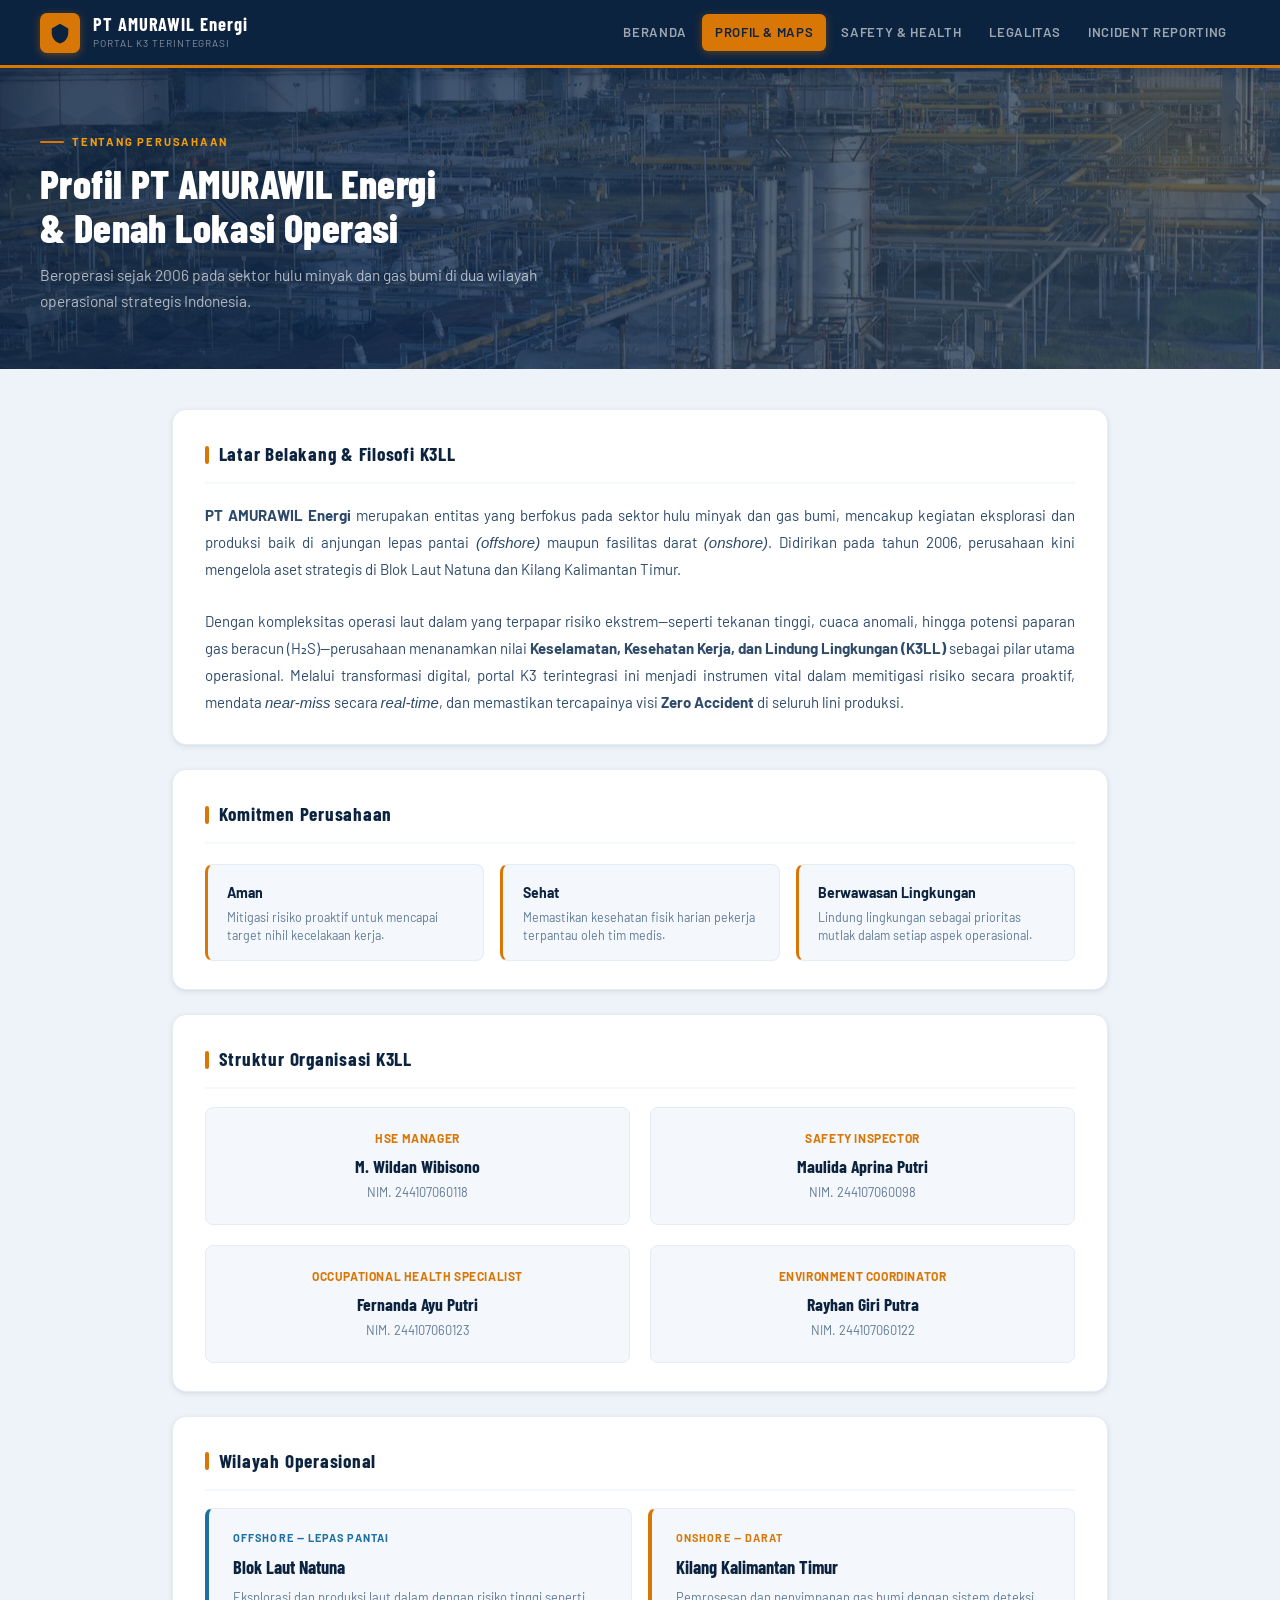
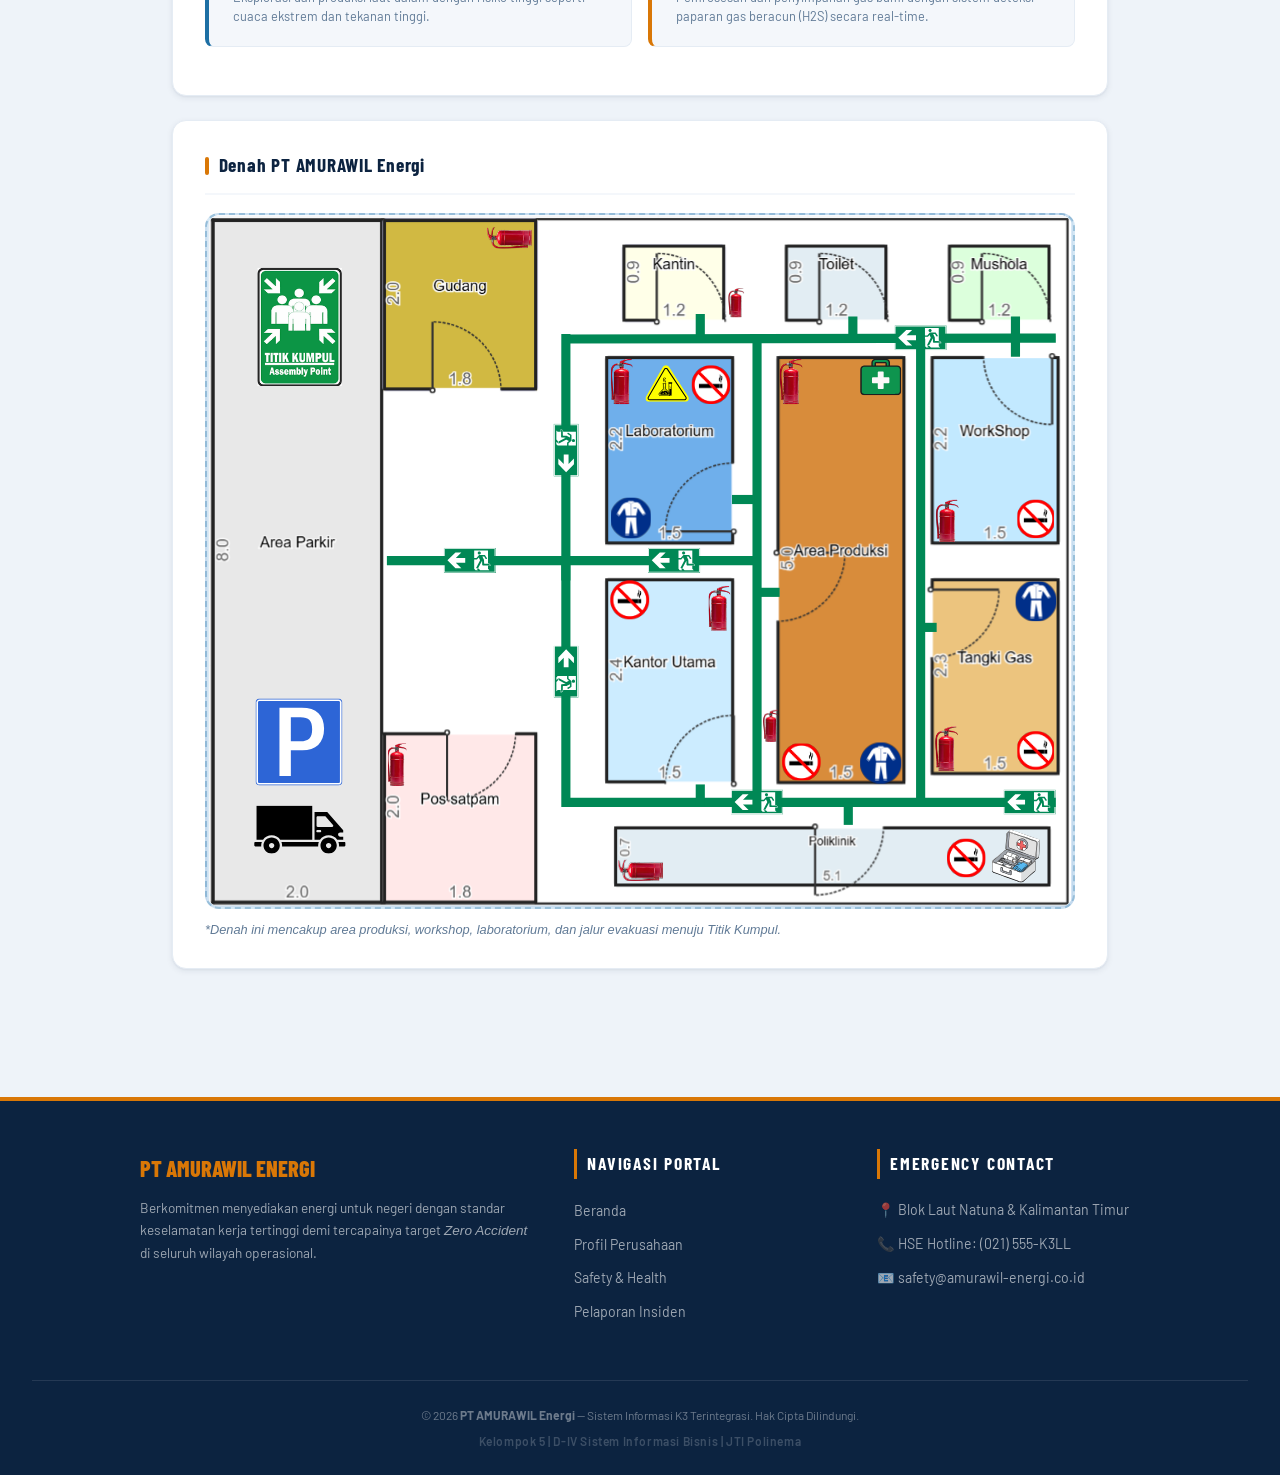
==== commit 146c7349: "commit index, profil, safety, css" ====
--- a/profil.html
+++ b/profil.html
@@ -48,6 +48,24 @@
         <p style="line-height:1.8; color:var(--text-mid); text-align: justify;">
             Dengan kompleksitas operasi laut dalam yang terpapar risiko ekstrem—seperti tekanan tinggi, cuaca anomali, hingga potensi paparan gas beracun (H₂S)—perusahaan menanamkan nilai <strong>Keselamatan, Kesehatan Kerja, dan Lindung Lingkungan (K3LL)</strong> sebagai pilar utama operasional. Melalui transformasi digital, portal K3 terintegrasi ini menjadi instrumen vital dalam memitigasi risiko secara proaktif, mendata <em>near-miss</em> secara <em>real-time</em>, dan memastikan tercapainya visi <strong>Zero Accident</strong> di seluruh lini produksi.
         </p>
+    </div>
+
+    <div class="card">
+        <h3>Komitmen Perusahaan</h3>
+        <div class="komitmen-highlight">
+            <div class="kom-item">
+                <div class="kom-title">Aman</div>
+                <div class="kom-desc">Mitigasi risiko proaktif untuk mencapai target nihil kecelakaan kerja.</div>
+            </div>
+            <div class="kom-item">
+                <div class="kom-title">Sehat</div>
+                <div class="kom-desc">Memastikan kesehatan fisik harian pekerja terpantau oleh tim medis.</div>
+            </div>
+            <div class="kom-item">
+                <div class="kom-title">Berwawasan Lingkungan</div>
+                <div class="kom-desc">Lindung lingkungan sebagai prioritas mutlak dalam setiap aspek operasional.</div>
+            </div>
+        </div>
     </div>
 
     <div class="card">
@@ -102,24 +120,6 @@
         </p>
     </div>
 
-    <div class="card">
-        <h3>Komitmen Perusahaan</h3>
-        <div class="komitmen-highlight">
-            <div class="kom-item">
-                <div class="kom-title">Aman</div>
-                <div class="kom-desc">Mitigasi risiko proaktif untuk mencapai target nihil kecelakaan kerja.</div>
-            </div>
-            <div class="kom-item">
-                <div class="kom-title">Sehat</div>
-                <div class="kom-desc">Memastikan kesehatan fisik harian pekerja terpantau oleh tim medis.</div>
-            </div>
-            <div class="kom-item">
-                <div class="kom-title">Berwawasan Lingkungan</div>
-                <div class="kom-desc">Lindung lingkungan sebagai prioritas mutlak dalam setiap aspek operasional.</div>
-            </div>
-        </div>
-    </div>
-
 </div>
 
 <footer>
--- a/style.css
+++ b/style.css
@@ -186,36 +186,6 @@
 }
 
 /* ── STAT GRID ── */
-.stat-grid {
-  display: grid;
-  grid-template-columns: repeat(3, 1fr);
-  gap: 1rem; margin-bottom: 1.5rem;
-}
-.stat-card {
-  background: var(--white);
-  border: 1px solid var(--border-soft);
-  border-top: 3px solid var(--gold);
-  border-radius: var(--radius-lg);
-  padding: 1.5rem 1.25rem 1.25rem;
-  text-align: center; box-shadow: var(--shadow-sm);
-  transition: transform .2s, box-shadow .2s;
-}
-.stat-card:hover { transform: translateY(-3px); box-shadow: var(--shadow-md); }
-.stat-card .num {
-  font-family: 'Barlow Condensed', sans-serif;
-  font-size: 2.4rem; font-weight: 800;
-  color: var(--navy); line-height: 1;
-}
-.stat-card .lbl {
-  font-size: 0.73rem; font-weight: 600;
-  color: var(--text-muted); letter-spacing: 0.07em;
-  text-transform: uppercase; margin-top: 6px;
-}
-.stat-card .accent-bar {
-  width: 32px; height: 3px;
-  background: var(--gold); border-radius: 2px;
-  margin: 8px auto 0;
-}
 
 /* ── ZERO BADGE ── */
 .zero-badge {
@@ -386,6 +356,135 @@
   display: inline-block; background: var(--navy); color: #C8DEFF;
   font-size: 0.72rem; font-weight: 700;
   padding: 3px 9px; border-radius: 20px; letter-spacing: 0.04em;
+}
+
+/* ── SECTION DIVIDER ── */
+.section-divider {
+  display: flex; align-items: center; gap: 14px;
+  margin: 2.5rem 0 0.75rem;
+}
+.section-divider-line {
+  flex: 1; height: 2px;
+  background: linear-gradient(90deg, var(--border-soft), var(--border));
+  border-radius: 2px;
+}
+.section-divider-label {
+  font-family: 'Barlow Condensed', sans-serif;
+  font-size: 1rem; font-weight: 700;
+  color: var(--navy); letter-spacing: 0.06em;
+  text-transform: uppercase; white-space: nowrap;
+  padding: 4px 14px; background: var(--gold-pale);
+  border: 1px solid #FCD34D; border-radius: 20px;
+}
+.risk-intro {
+  color: var(--text-muted); font-size: 0.9rem;
+  line-height: 1.7; margin-bottom: 1.5rem;
+}
+
+/* ── RISK CARDS ── */
+.risk-card {
+  background: var(--white);
+  border: 1px solid var(--border-soft);
+  border-radius: var(--radius-lg);
+  box-shadow: var(--shadow-md);
+  margin-bottom: 1.5rem;
+  overflow: hidden;
+}
+.risk-card-header {
+  display: flex; align-items: center; justify-content: space-between;
+  padding: 14px 20px;
+  border-bottom: 1px solid rgba(255,255,255,0.15);
+}
+.risk-card-header.prod  { background: linear-gradient(135deg, #1D3A5F, #163A6B); }
+.risk-card-header.gas   { background: linear-gradient(135deg, #7F1D1D, #991B1B); }
+.risk-card-header.lab   { background: linear-gradient(135deg, #1e3a5f, #1D6FA4); }
+.risk-card-header.clinic{ background: linear-gradient(135deg, #14532D, #166534); }
+
+.risk-loc-badge {
+  font-family: 'Barlow Condensed', sans-serif;
+  font-size: 1.1rem; font-weight: 800;
+  color: #fff; letter-spacing: 0.05em; text-transform: uppercase;
+  display: flex; align-items: center; gap: 8px;
+}
+.risk-level {
+  font-size: 0.72rem; font-weight: 700;
+  padding: 3px 12px; border-radius: 20px;
+  letter-spacing: 0.06em; text-transform: uppercase;
+}
+.risk-level.critical { background: #FEE2E2; color: #991B1B; }
+.risk-level.high     { background: #FEF3C7; color: #92400E; }
+.risk-level.medium   { background: #DBEAFE; color: #1E40AF; }
+
+.risk-card-body {
+  display: grid; grid-template-columns: 1fr 1fr;
+  gap: 0;
+}
+.risk-col {
+  padding: 22px 24px;
+}
+.risk-col:first-child {
+  border-right: 1px solid var(--border-soft);
+  background: #FFF8F8;
+}
+.risk-col:last-child {
+  background: #F6FEF9;
+}
+
+.risk-section-title {
+  font-family: 'Barlow Condensed', sans-serif;
+  font-size: 0.85rem; font-weight: 700;
+  text-transform: uppercase; letter-spacing: 0.08em;
+  margin-bottom: 14px; padding-bottom: 8px;
+  border-bottom: 2px solid currentColor;
+  display: flex; align-items: center; gap: 6px;
+}
+.risk-section-title.danger { color: #B91C1C; border-color: #FCA5A5; }
+.risk-section-title.safe   { color: #15803D; border-color: #86EFAC; }
+
+/* Hazard items */
+.risk-hazard-list { display: flex; flex-direction: column; gap: 14px; }
+.hazard-item {
+  display: flex; gap: 10px; align-items: flex-start;
+}
+.hazard-dot {
+  width: 10px; height: 10px; border-radius: 50%;
+  flex-shrink: 0; margin-top: 5px;
+}
+.hazard-dot.red    { background: #EF4444; box-shadow: 0 0 0 3px #FEE2E2; }
+.hazard-dot.orange { background: #F97316; box-shadow: 0 0 0 3px #FFEDD5; }
+.hazard-dot.yellow { background: #EAB308; box-shadow: 0 0 0 3px #FEF9C3; }
+
+.hazard-item strong {
+  display: block; font-size: 0.88rem;
+  color: var(--navy); margin-bottom: 4px;
+}
+.hazard-item p {
+  font-size: 0.81rem; color: var(--text-muted); line-height: 1.6;
+}
+
+/* Prevention items */
+.prevention-list { display: flex; flex-direction: column; gap: 12px; }
+.prevention-item {
+  display: flex; gap: 10px; align-items: flex-start;
+  background: #fff; border: 1px solid var(--border-soft);
+  border-left: 3px solid var(--green);
+  border-radius: var(--radius); padding: 10px 12px;
+  font-size: 0.81rem; color: var(--text-mid); line-height: 1.55;
+  transition: box-shadow .18s;
+}
+.prevention-item:hover { box-shadow: var(--shadow-sm); }
+.prevention-item strong { color: var(--navy); }
+.prev-num {
+  display: inline-flex; align-items: center; justify-content: center;
+  width: 22px; height: 22px; flex-shrink: 0;
+  background: var(--navy); color: #fff;
+  font-family: 'Barlow Condensed', sans-serif;
+  font-size: 0.7rem; font-weight: 700;
+  border-radius: 4px; margin-top: 1px;
+  letter-spacing: 0;
+}
+.rc-icon {
+  width: 16px; height: 16px; flex-shrink: 0; opacity: 0.85;
 }
 
 /* ── LAW LIST ── */
